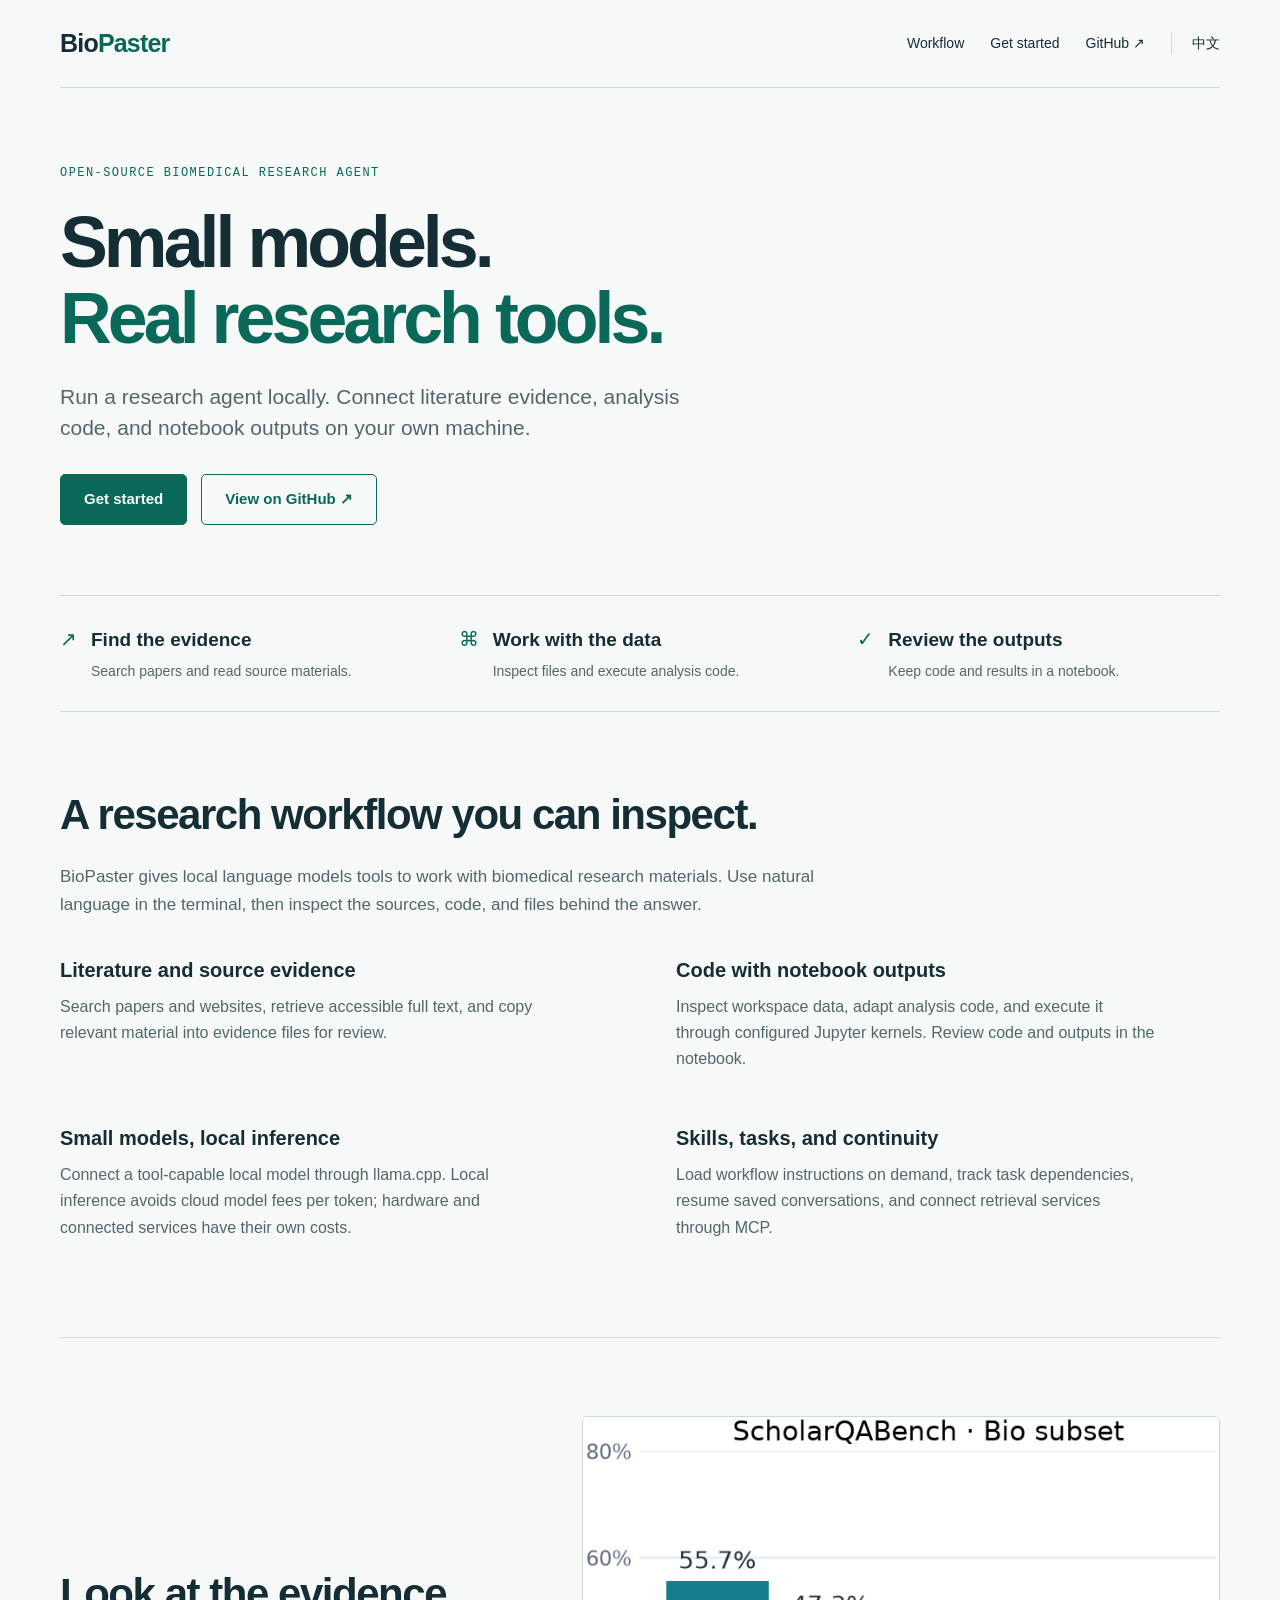
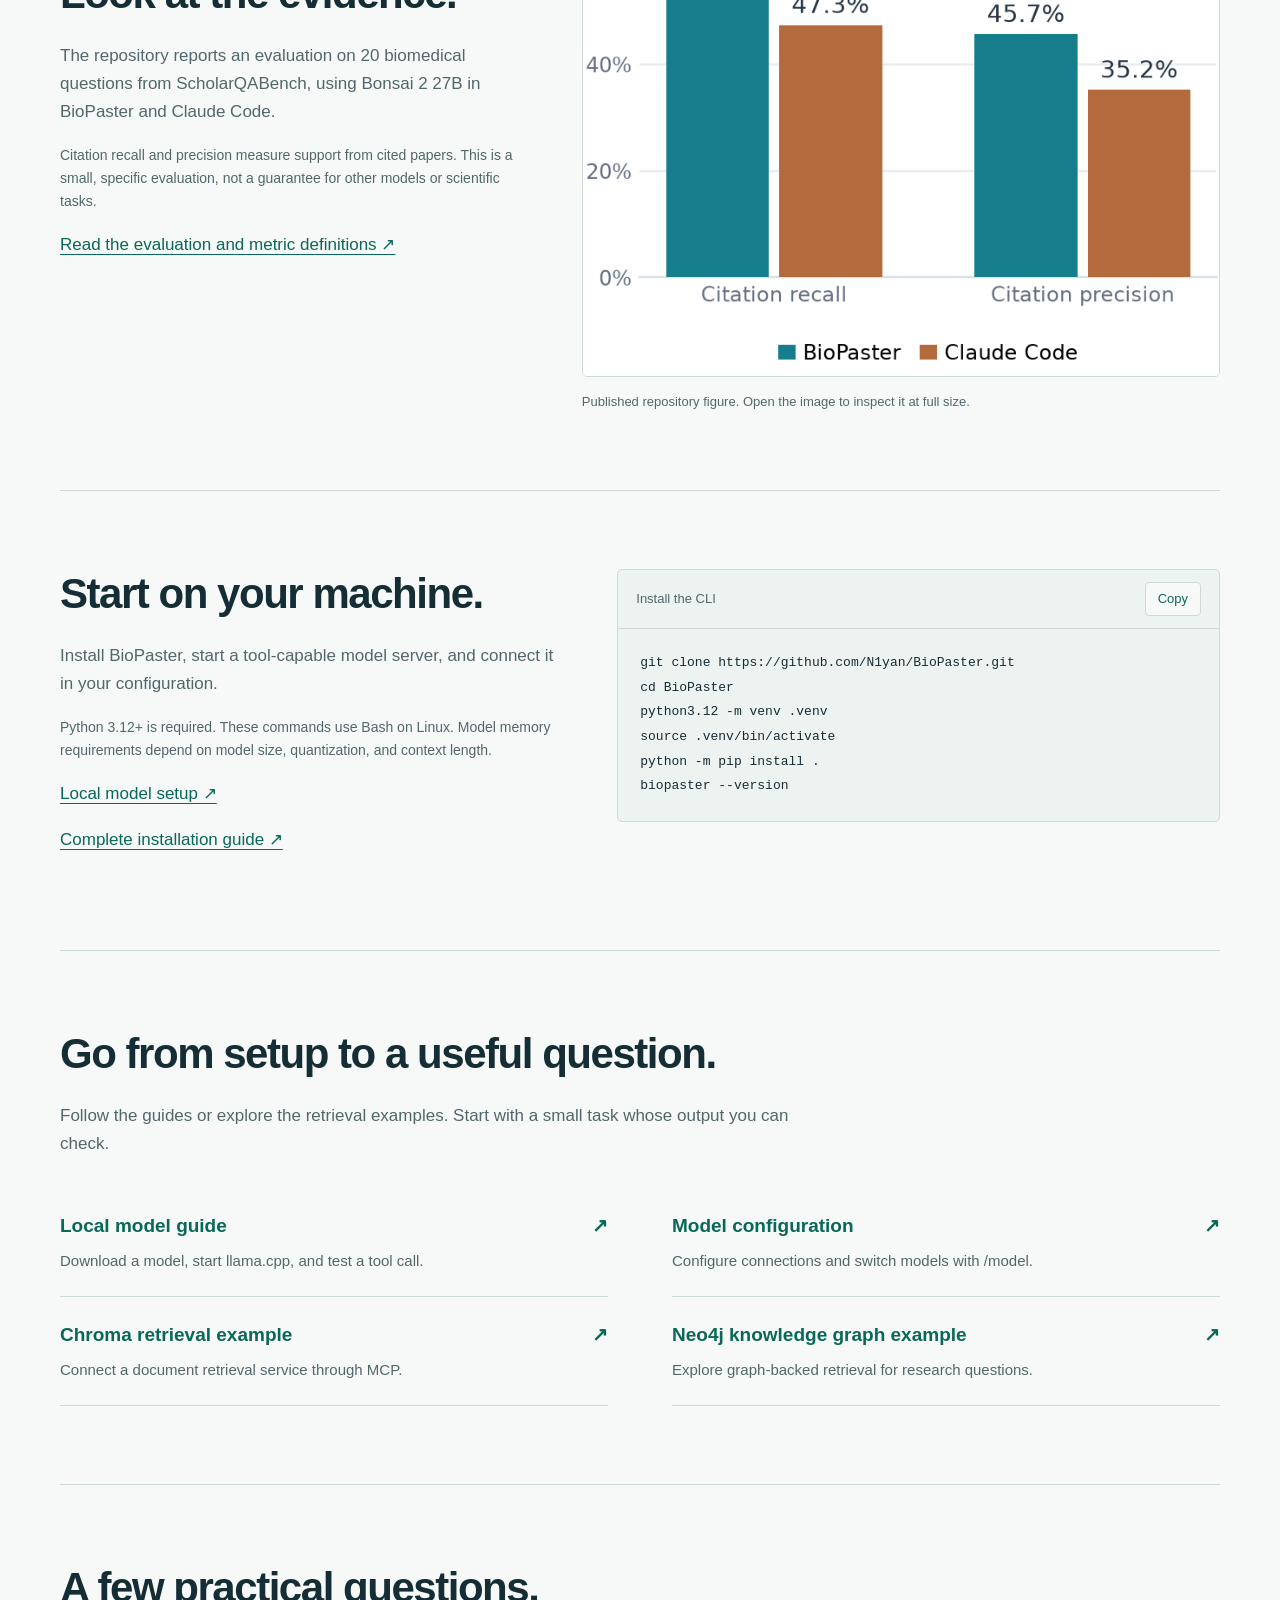
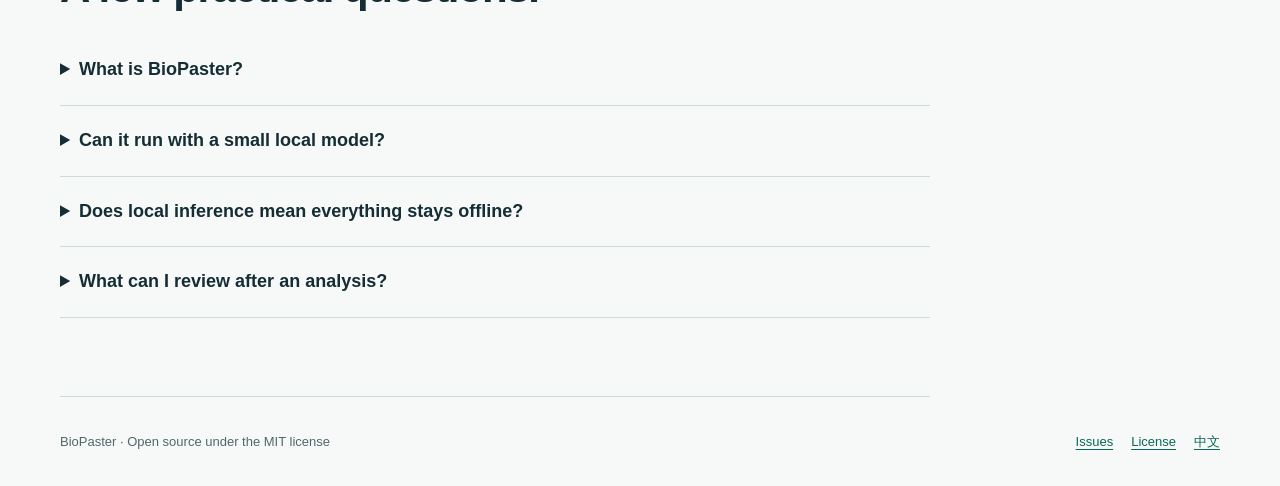
==== index.html @ bff764b6 "docs: add bilingual BioPaster project website" ====
<!doctype html>
<html lang="en">
<head>
  <meta charset="utf-8">
  <meta name="viewport" content="width=device-width, initial-scale=1">
  <title>BioPaster | Biomedical Research Agent with Small Local Models</title>
  <meta name="description" content="BioPaster is an open-source biomedical research CLI agent for small local language models. Search literature, inspect data, execute code, and keep notebook outputs.">
  <meta name="robots" content="index,follow,max-image-preview:large">
  <link rel="canonical" href="https://n1yan.github.io/BioPaster.documentation/">
  <link rel="alternate" hreflang="en" href="https://n1yan.github.io/BioPaster.documentation/">
  <link rel="alternate" hreflang="zh-CN" href="https://n1yan.github.io/BioPaster.documentation/zh/">
  <link rel="alternate" hreflang="x-default" href="https://n1yan.github.io/BioPaster.documentation/">
  <meta property="og:type" content="website">
  <meta property="og:site_name" content="BioPaster">
  <meta property="og:title" content="BioPaster: biomedical research with small local models">
  <meta property="og:description" content="Connect literature evidence, analysis code, and notebook outputs in an open-source research CLI.">
  <meta property="og:url" content="https://n1yan.github.io/BioPaster.documentation/">
  <meta property="og:image" content="https://n1yan.github.io/BioPaster.documentation/assets/social-preview.png">
  <meta property="og:image:alt" content="BioPaster: biomedical research with small local models">
  <meta property="og:locale" content="en_US">
  <meta name="twitter:card" content="summary_large_image">
  <link rel="stylesheet" href="assets/style.css">
  <link rel="icon" href="assets/favicon.svg" type="image/svg+xml">
  <script src="assets/site.js" defer></script>
  <script type="application/ld+json">{"@context":"https://schema.org","@type":"SoftwareSourceCode","name":"BioPaster","description":"An open-source biomedical research CLI agent supporting small local language models, literature retrieval, code execution, and notebooks.","url":"https://n1yan.github.io/BioPaster.documentation/","codeRepository":"https://github.com/N1yan/BioPaster","programmingLanguage":"Python","runtimePlatform":"Python 3.12+","license":"https://github.com/N1yan/BioPaster/blob/main/LICENSE","inLanguage":"en"}</script>
</head>
<body>
<a class="skip" href="#main">Skip to content</a>
<header class="wrap nav">
  <a class="brand" href="./" aria-label="BioPaster home">Bio<span>Paster</span></a>
  <nav class="nav-links" aria-label="Main navigation">
    <a class="desktop" href="#workflow">Workflow</a><a class="desktop" href="#start">Get started</a>
    <a href="https://github.com/N1yan/BioPaster">GitHub ↗</a>
    <a class="language" href="zh/" lang="zh-CN" hreflang="zh-CN">中文</a>
  </nav>
</header>
<main id="main" class="wrap">
  <section class="hero" aria-labelledby="hero-title">
    <p class="eyebrow">Open-source biomedical research agent</p>
    <h1 id="hero-title">Small models.<br><span>Real research tools.</span></h1>
    <p class="lead">Run a research agent locally. Connect literature evidence, analysis code, and notebook outputs on your own machine.</p>
    <div class="actions"><a class="button" href="#start">Get started</a><a class="button secondary" href="https://github.com/N1yan/BioPaster">View on GitHub ↗</a></div>
  </section>
  <ol class="workflow" aria-label="Research workflow">
    <li><span class="symbol" aria-hidden="true">↗</span><div><strong>Find the evidence</strong><p>Search papers and read source materials.</p></div></li>
    <li><span class="symbol" aria-hidden="true">⌘</span><div><strong>Work with the data</strong><p>Inspect files and execute analysis code.</p></div></li>
    <li><span class="symbol" aria-hidden="true">✓</span><div><strong>Review the outputs</strong><p>Keep code and results in a notebook.</p></div></li>
  </ol>
  <section class="content" id="workflow">
    <h2>A research workflow you can inspect.</h2>
    <p class="intro">BioPaster gives local language models tools to work with biomedical research materials. Use natural language in the terminal, then inspect the sources, code, and files behind the answer.</p>
    <div class="features">
      <article><h3>Literature and source evidence</h3><p>Search papers and websites, retrieve accessible full text, and copy relevant material into evidence files for review.</p></article>
      <article><h3>Code with notebook outputs</h3><p>Inspect workspace data, adapt analysis code, and execute it through configured Jupyter kernels. Review code and outputs in the notebook.</p></article>
      <article><h3>Small models, local inference</h3><p>Connect a tool-capable local model through llama.cpp. Local inference avoids cloud model fees per token; hardware and connected services have their own costs.</p></article>
      <article><h3>Skills, tasks, and continuity</h3><p>Load workflow instructions on demand, track task dependencies, resume saved conversations, and connect retrieval services through MCP.</p></article>
    </div>
  </section>
  <section class="content evidence" id="evaluation">
    <div><h2>Look at the evidence.</h2><p class="intro">The repository reports an evaluation on 20 biomedical questions from ScholarQABench, using Bonsai 2 27B in BioPaster and Claude Code.</p><p class="small">Citation recall and precision measure support from cited papers. This is a small, specific evaluation, not a guarantee for other models or scientific tasks.</p><a href="https://github.com/N1yan/BioPaster#scholarqabench-biomedical-subset">Read the evaluation and metric definitions ↗</a></div>
    <figure><a href="assets/benchmark.png"><img class="plot" src="assets/benchmark.png" width="733" height="644" loading="lazy" alt="Repository chart comparing citation recall and precision for BioPaster and Claude Code on 20 biomedical ScholarQABench questions."></a><figcaption>Published repository figure. Open the image to inspect it at full size.</figcaption></figure>
  </section>
  <section class="content start" id="start">
    <div><h2>Start on your machine.</h2><p class="intro">Install BioPaster, start a tool-capable model server, and connect it in your configuration.</p><p class="small">Python 3.12+ is required. These commands use Bash on Linux. Model memory requirements depend on model size, quantization, and context length.</p><p><a href="https://github.com/N1yan/BioPaster/blob/main/docs/local-model.md">Local model setup ↗</a></p><p><a href="https://github.com/N1yan/BioPaster#run-locally">Complete installation guide ↗</a></p></div>
    <div class="codebox"><div class="codebar"><span>Install the CLI</span><button class="copy" data-copy="install-command" hidden aria-live="polite">Copy</button></div><pre><code id="install-command">git clone https://github.com/N1yan/BioPaster.git
cd BioPaster
python3.12 -m venv .venv
source .venv/bin/activate
python -m pip install .
biopaster --version</code></pre></div>
  </section>
  <section class="content" id="resources">
    <h2>Go from setup to a useful question.</h2>
    <p class="intro">Follow the guides or explore the retrieval examples. Start with a small task whose output you can check.</p>
    <div class="resources">
      <a class="resource" href="https://github.com/N1yan/BioPaster/blob/main/docs/local-model.md"><strong>Local model guide <span aria-hidden="true">↗</span></strong><p>Download a model, start llama.cpp, and test a tool call.</p></a>
      <a class="resource" href="https://github.com/N1yan/BioPaster/blob/main/docs/model-selection.md"><strong>Model configuration <span aria-hidden="true">↗</span></strong><p>Configure connections and switch models with /model.</p></a>
      <a class="resource" href="https://github.com/N1yan/BioPaster/tree/main/examples/chroma_mcp"><strong>Chroma retrieval example <span aria-hidden="true">↗</span></strong><p>Connect a document retrieval service through MCP.</p></a>
      <a class="resource" href="https://github.com/N1yan/BioPaster/tree/main/examples/neo4j_mcp"><strong>Neo4j knowledge graph example <span aria-hidden="true">↗</span></strong><p>Explore graph-backed retrieval for research questions.</p></a>
    </div>
  </section>
  <section class="content faq" id="faq">
    <h2>A few practical questions.</h2>
    <details><summary>What is BioPaster?</summary><p>BioPaster is an open-source command-line AI agent for biomedical research. It connects language models to literature, local files, code execution, and Jupyter notebooks. It is available as a Python project on GitHub.</p></details>
    <details><summary>Can it run with a small local model?</summary><p>Yes. BioPaster has been tested with a local 9B model for streaming, tool calling, and conversation titles. Choose a model with tool-calling support and a server compatible with the Anthropic Messages API. Task quality depends on the model and the problem.</p></details>
    <details><summary>Does local inference mean everything stays offline?</summary><p>The model can run on your machine without a cloud inference provider. Literature search, downloads, and external MCP services may still use the network. Review which tools and services you enable.</p></details>
    <details><summary>What can I review after an analysis?</summary><p>You can inspect retained notebook code and outputs, source evidence files, and saved conversations. Reproducing a result also requires the original input data and a compatible software environment; a notebook alone is not a guarantee.</p></details>
  </section>
</main>
<footer class="wrap"><span>BioPaster · Open source under the MIT license</span><div><a href="https://github.com/N1yan/BioPaster/issues">Issues</a><a href="https://github.com/N1yan/BioPaster/blob/main/LICENSE">License</a><a href="zh/" lang="zh-CN">中文</a></div></footer>
</body>
</html>
---- assets/style.css ----
:root {
  color-scheme: light dark;
  --bg: #f7f9f8;
  --surface: #edf3f0;
  --text: #152d34;
  --muted: #52676b;
  --accent: #096857;
  --line: #cedbd5;
  --button-text: #f7fbf9;
  --code: #e6eeea;
}
@media (prefers-color-scheme: dark) {
  :root {
    --bg: #112226;
    --surface: #193136;
    --text: #e9f2ee;
    --muted: #b0c4bd;
    --accent: #8bd7bb;
    --line: #375057;
    --button-text: #112226;
    --code: #203b40;
  }
}
* { box-sizing: border-box; }
html { scroll-padding-top: 2rem; }
body { margin: 0; background: var(--bg); color: var(--text); font: 17px/1.65 -apple-system, BlinkMacSystemFont, "Segoe UI", "Noto Sans SC", sans-serif; }
a { color: var(--accent); text-underline-offset: .22em; }
a:hover { text-decoration-thickness: 2px; }
:focus-visible { outline: 3px solid var(--accent); outline-offset: 5px; }
::selection { background: var(--accent); color: var(--button-text); }
.wrap { width: min(1160px, calc(100% - 64px)); margin-inline: auto; }
.skip { position: absolute; top: -90px; padding: 12px; background: var(--bg); }
.skip:focus { top: 4px; z-index: 3; }
.nav { min-height: 88px; display: flex; justify-content: space-between; align-items: center; gap: 24px; border-bottom: 1px solid var(--line); }
.brand { color: var(--text); font-size: 25px; font-weight: 750; letter-spacing: -.8px; text-decoration: none; }
.brand span { color: var(--accent); }
.nav-links { display: flex; align-items: center; gap: 26px; font-size: 14px; }
.nav-links a { color: var(--text); text-decoration: none; }
.nav-links a:hover { color: var(--accent); }
.language { padding-left: 20px; border-left: 1px solid var(--line); }
.hero { padding: 76px 0 70px; }
.eyebrow { font: 12px/1.5 ui-monospace, "Cascadia Code", monospace; text-transform: uppercase; letter-spacing: .12em; color: var(--accent); margin: 0 0 22px; }
h1 { max-width: 900px; margin: 0; font-size: clamp(44px, 5.6vw, 76px); line-height: 1.06; letter-spacing: -.055em; font-weight: 650; }
h1 span { color: var(--accent); }
.lead { max-width: 640px; font-size: 21px; color: var(--muted); line-height: 1.5; margin: 25px 0 30px; }
.actions { display: flex; gap: 14px; flex-wrap: wrap; }
.button { display: inline-flex; align-items: center; justify-content: center; padding: 12px 23px; border: 1px solid var(--accent); border-radius: 5px; font-size: 15px; font-weight: 600; text-decoration: none; white-space: nowrap; color: var(--button-text); background: var(--accent); }
.button.secondary { background: transparent; color: var(--accent); }
.button:hover { filter: brightness(.94); text-decoration: none; }
.button:active { transform: translateY(1px); }
.workflow { list-style: none; padding: 28px 0; margin: 0; display: grid; grid-template-columns: repeat(3, 1fr); border-block: 1px solid var(--line); gap: 36px; }
.workflow li { display: grid; grid-template-columns: auto 1fr; gap: 14px; align-items: baseline; }
.workflow .symbol { color: var(--accent); font: 20px ui-monospace, monospace; }
.workflow strong { display: block; font-size: 19px; font-weight: 600; }
.workflow p { color: var(--muted); font-size: 14px; margin: 5px 0 0; }
section.content { padding-block: 78px; border-bottom: 1px solid var(--line); }
h2 { font-size: clamp(28px, 3.5vw, 42px); line-height: 1.2; letter-spacing: -.035em; font-weight: 600; margin: 0 0 22px; }
h3 { font-size: 20px; line-height: 1.35; margin: 0 0 10px; font-weight: 650; }
p { margin: 0 0 18px; }
.intro { max-width: 760px; color: var(--muted); }
.features { margin-top: 38px; display: grid; grid-template-columns: 1fr 1fr; gap: 34px 72px; }
.features p { color: var(--muted); font-size: 16px; max-width: 480px; }
.evidence { display: grid; grid-template-columns: .85fr 1.15fr; gap: 50px; align-items: center; }
figure { margin: 0; min-width: 0; }
.plot { width: 100%; height: auto; display: block; background: #fff; border: 1px solid var(--line); border-radius: 5px; }
figcaption { color: var(--muted); font-size: 13px; margin-top: 14px; }
.small { font-size: 14px; color: var(--muted); }
.start { display: grid; grid-template-columns: 1fr 1.2fr; gap: 55px; align-items: start; }
.codebox { min-width: 0; background: var(--surface); border: 1px solid var(--line); border-radius: 5px; }
.codebar { display: flex; justify-content: space-between; gap: 16px; align-items: center; border-bottom: 1px solid var(--line); padding: 12px 18px; font-size: 13px; color: var(--muted); }
.copy { font: inherit; color: var(--accent); border: 1px solid var(--line); border-radius: 4px; background: var(--bg); padding: 5px 12px; cursor: pointer; }
.copy[hidden] { display: none; }
pre { margin: 0; padding: 22px; overflow-x: auto; font: 13px/1.9 ui-monospace, "Cascadia Code", Consolas, monospace; tab-size: 2; }
p code, li code { background: var(--code); font-size: .88em; border-radius: 3px; padding: 2px 5px; overflow-wrap: anywhere; }
.resources { display: grid; grid-template-columns: 1fr 1fr; gap: 0 64px; margin-top: 30px; }
.resource { text-decoration: none; padding: 22px 0; border-bottom: 1px solid var(--line); display: block; }
.resource strong { display: flex; justify-content: space-between; font-size: 19px; }
.resource p { color: var(--muted); font-size: 15px; margin: 8px 0 0; }
.faq { max-width: 870px; }
details { border-bottom: 1px solid var(--line); padding: 20px 0; }
summary { cursor: pointer; font-size: 18px; font-weight: 600; }
details p { color: var(--muted); font-size: 16px; margin: 16px 0 0; }
footer { padding-block: 34px; display: flex; flex-wrap: wrap; justify-content: space-between; gap: 18px; color: var(--muted); font-size: 13px; }
footer a { margin-left: 18px; }
@media (max-width: 760px) {
  .wrap { width: calc(100% - 36px); }
  .nav { min-height: 72px; gap: 12px; }
  .nav-links { gap: 14px; font-size: 13px; }
  .nav-links .desktop { display: none; }
  .language { padding-left: 12px; }
  .hero { padding: 50px 0 44px; }
  h1 { font-size: clamp(38px, 8.2vw, 60px); }
  .lead { font-size: 18px; }
  .workflow { grid-template-columns: 1fr; gap: 22px; }
  .workflow li { gap: 16px; }
  .features, .evidence, .start, .resources { grid-template-columns: 1fr; gap: 26px; }
  section.content { padding-block: 48px; }
  .resources { gap: 0; }
  pre { padding: 15px; font-size: 12px; }
  footer a { margin: 0 16px 0 0; }
}
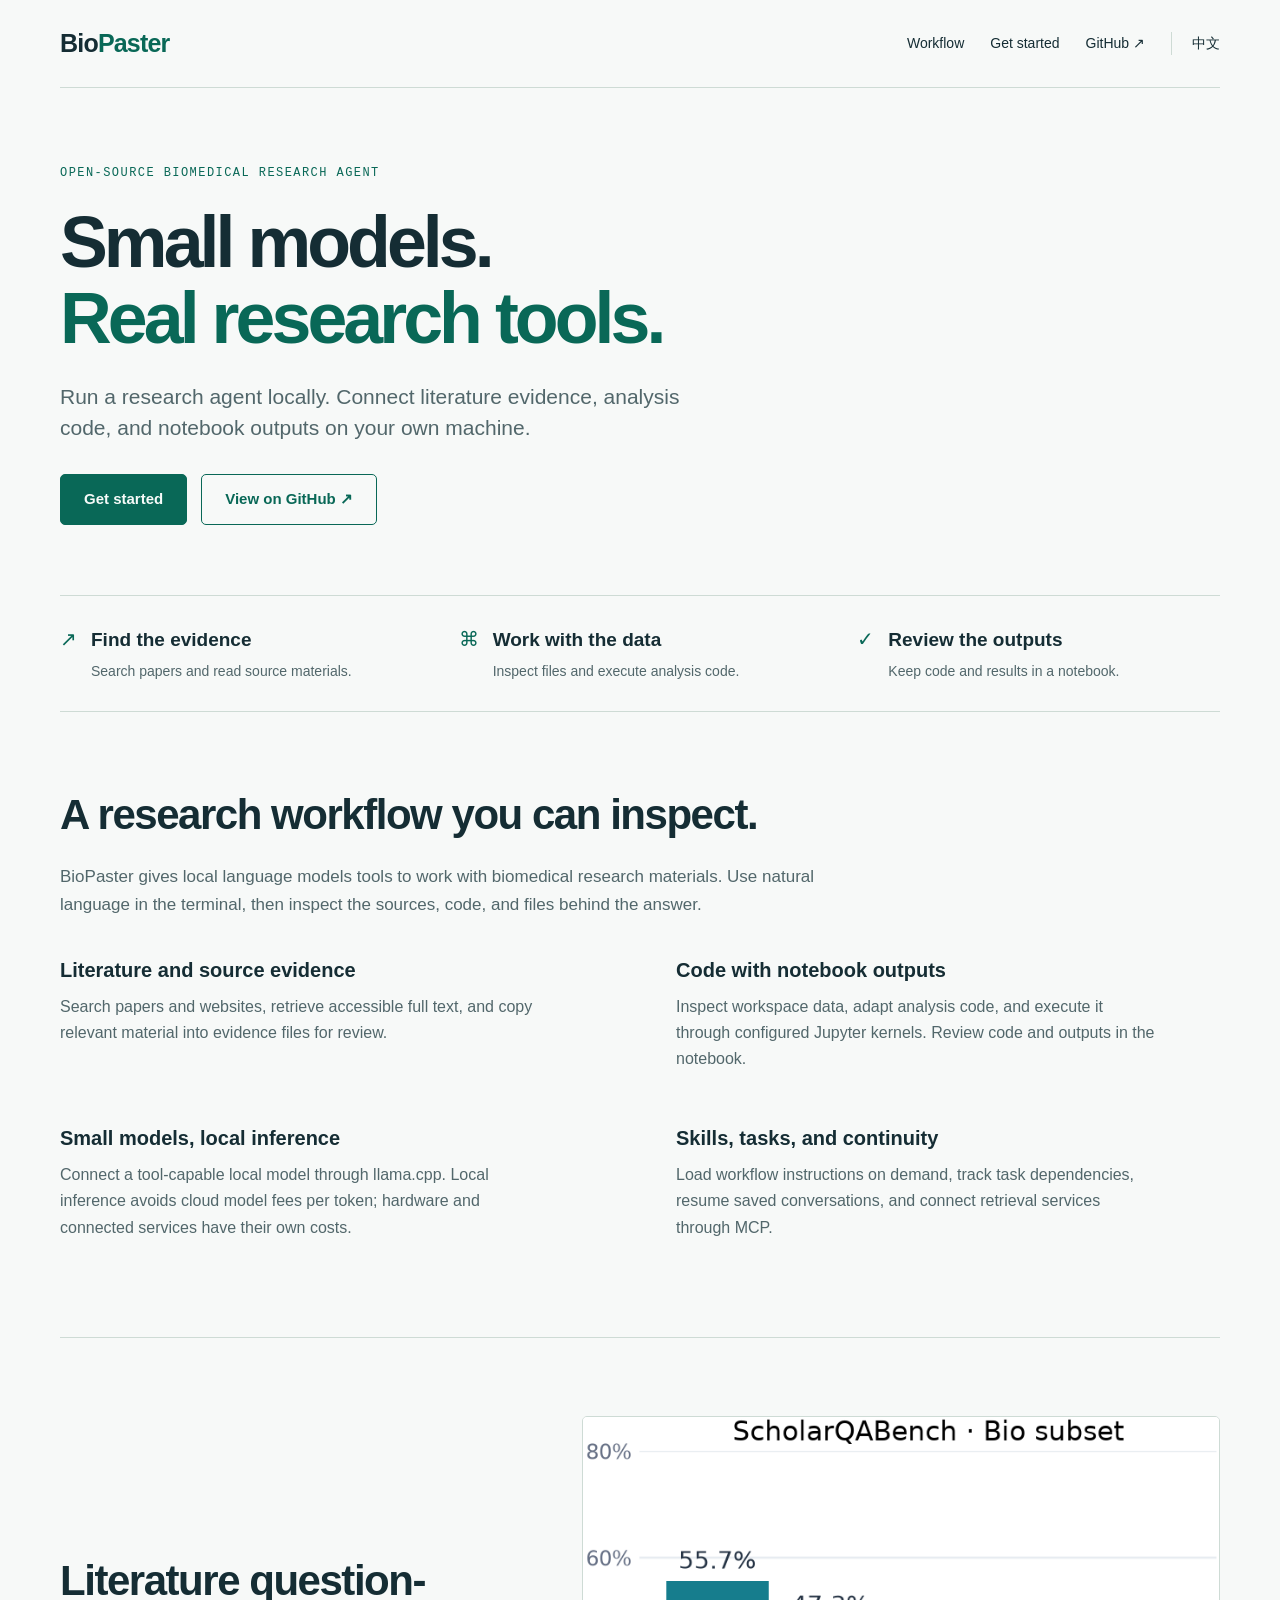
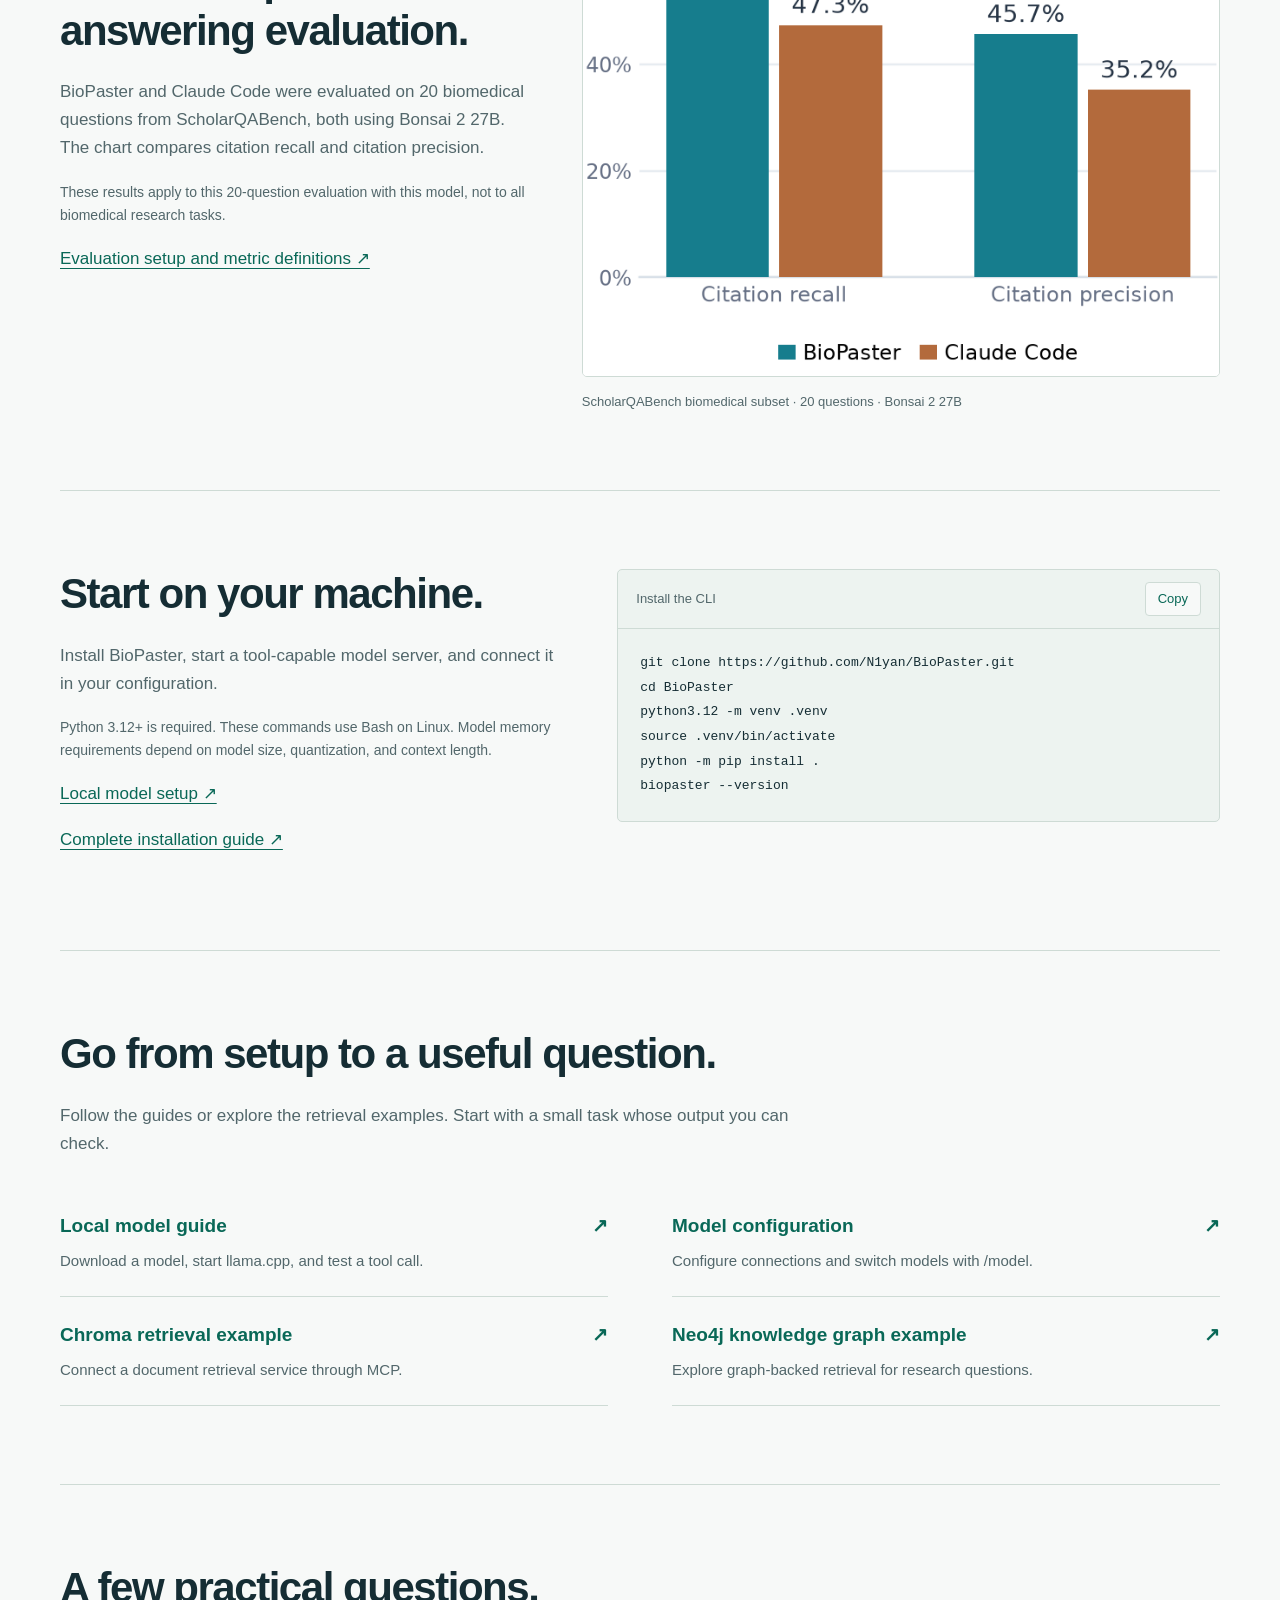
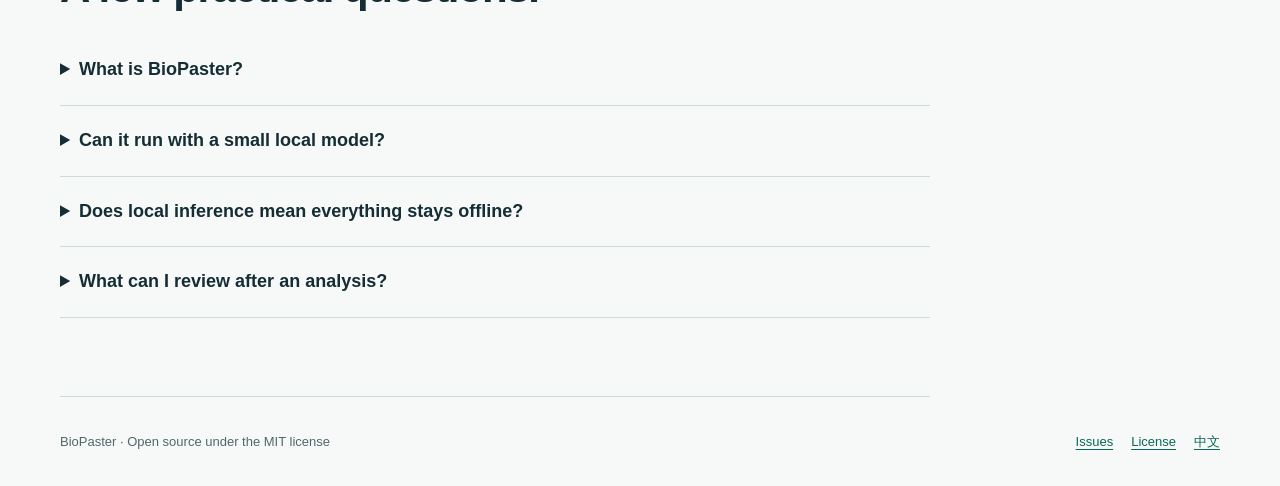
==== commit c55d6fb3: "docs: clarify literature QA evaluation section" ====
--- a/index.html
+++ b/index.html
@@ -57,8 +57,8 @@
     </div>
   </section>
   <section class="content evidence" id="evaluation">
-    <div><h2>Look at the evidence.</h2><p class="intro">The repository reports an evaluation on 20 biomedical questions from ScholarQABench, using Bonsai 2 27B in BioPaster and Claude Code.</p><p class="small">Citation recall and precision measure support from cited papers. This is a small, specific evaluation, not a guarantee for other models or scientific tasks.</p><a href="https://github.com/N1yan/BioPaster#scholarqabench-biomedical-subset">Read the evaluation and metric definitions ↗</a></div>
-    <figure><a href="assets/benchmark.png"><img class="plot" src="assets/benchmark.png" width="733" height="644" loading="lazy" alt="Repository chart comparing citation recall and precision for BioPaster and Claude Code on 20 biomedical ScholarQABench questions."></a><figcaption>Published repository figure. Open the image to inspect it at full size.</figcaption></figure>
+    <div><h2>Literature question-answering evaluation.</h2><p class="intro">BioPaster and Claude Code were evaluated on 20 biomedical questions from ScholarQABench, both using Bonsai 2 27B. The chart compares citation recall and citation precision.</p><p class="small">These results apply to this 20-question evaluation with this model, not to all biomedical research tasks.</p><a href="https://github.com/N1yan/BioPaster#scholarqabench-biomedical-subset">Evaluation setup and metric definitions ↗</a></div>
+    <figure><a href="assets/benchmark.png"><img class="plot" src="assets/benchmark.png" width="733" height="644" loading="lazy" alt="Repository chart comparing citation recall and precision for BioPaster and Claude Code on 20 biomedical ScholarQABench questions."></a><figcaption>ScholarQABench biomedical subset · 20 questions · Bonsai 2 27B</figcaption></figure>
   </section>
   <section class="content start" id="start">
     <div><h2>Start on your machine.</h2><p class="intro">Install BioPaster, start a tool-capable model server, and connect it in your configuration.</p><p class="small">Python 3.12+ is required. These commands use Bash on Linux. Model memory requirements depend on model size, quantization, and context length.</p><p><a href="https://github.com/N1yan/BioPaster/blob/main/docs/local-model.md">Local model setup ↗</a></p><p><a href="https://github.com/N1yan/BioPaster#run-locally">Complete installation guide ↗</a></p></div>
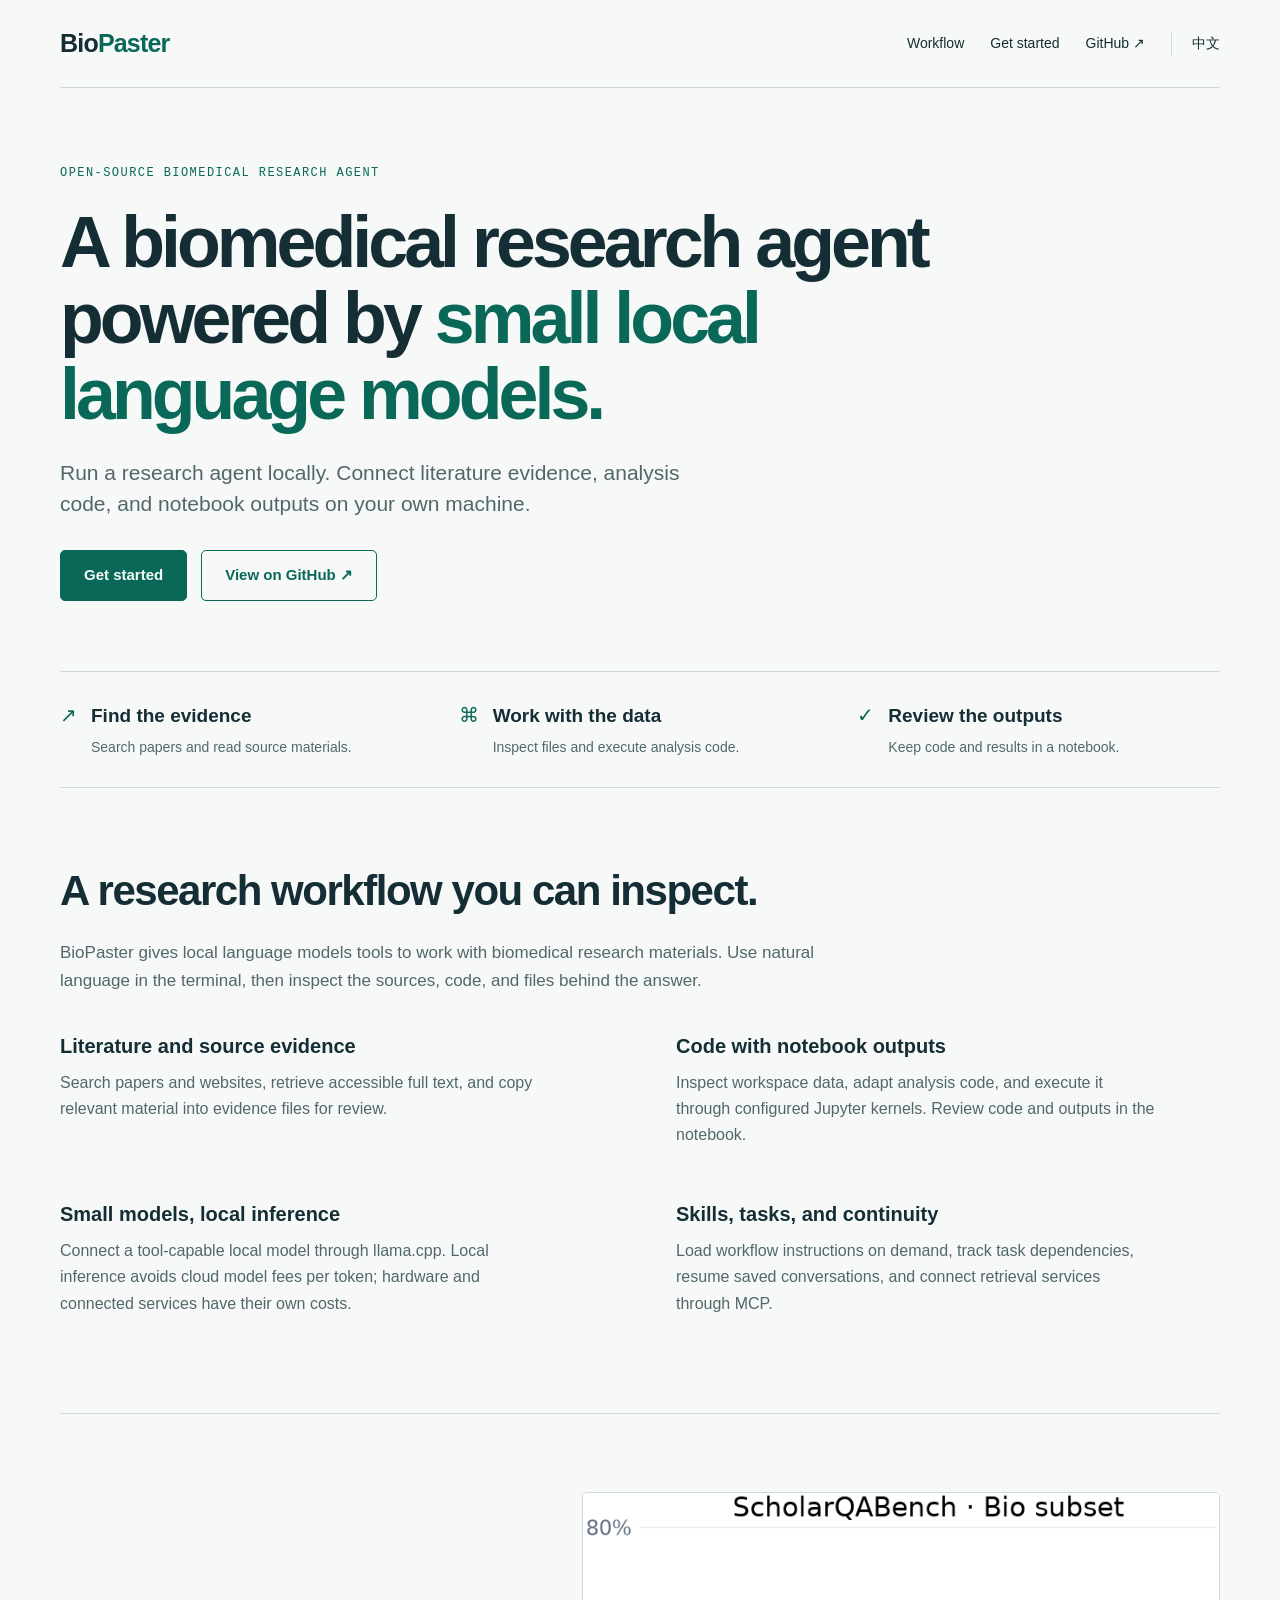
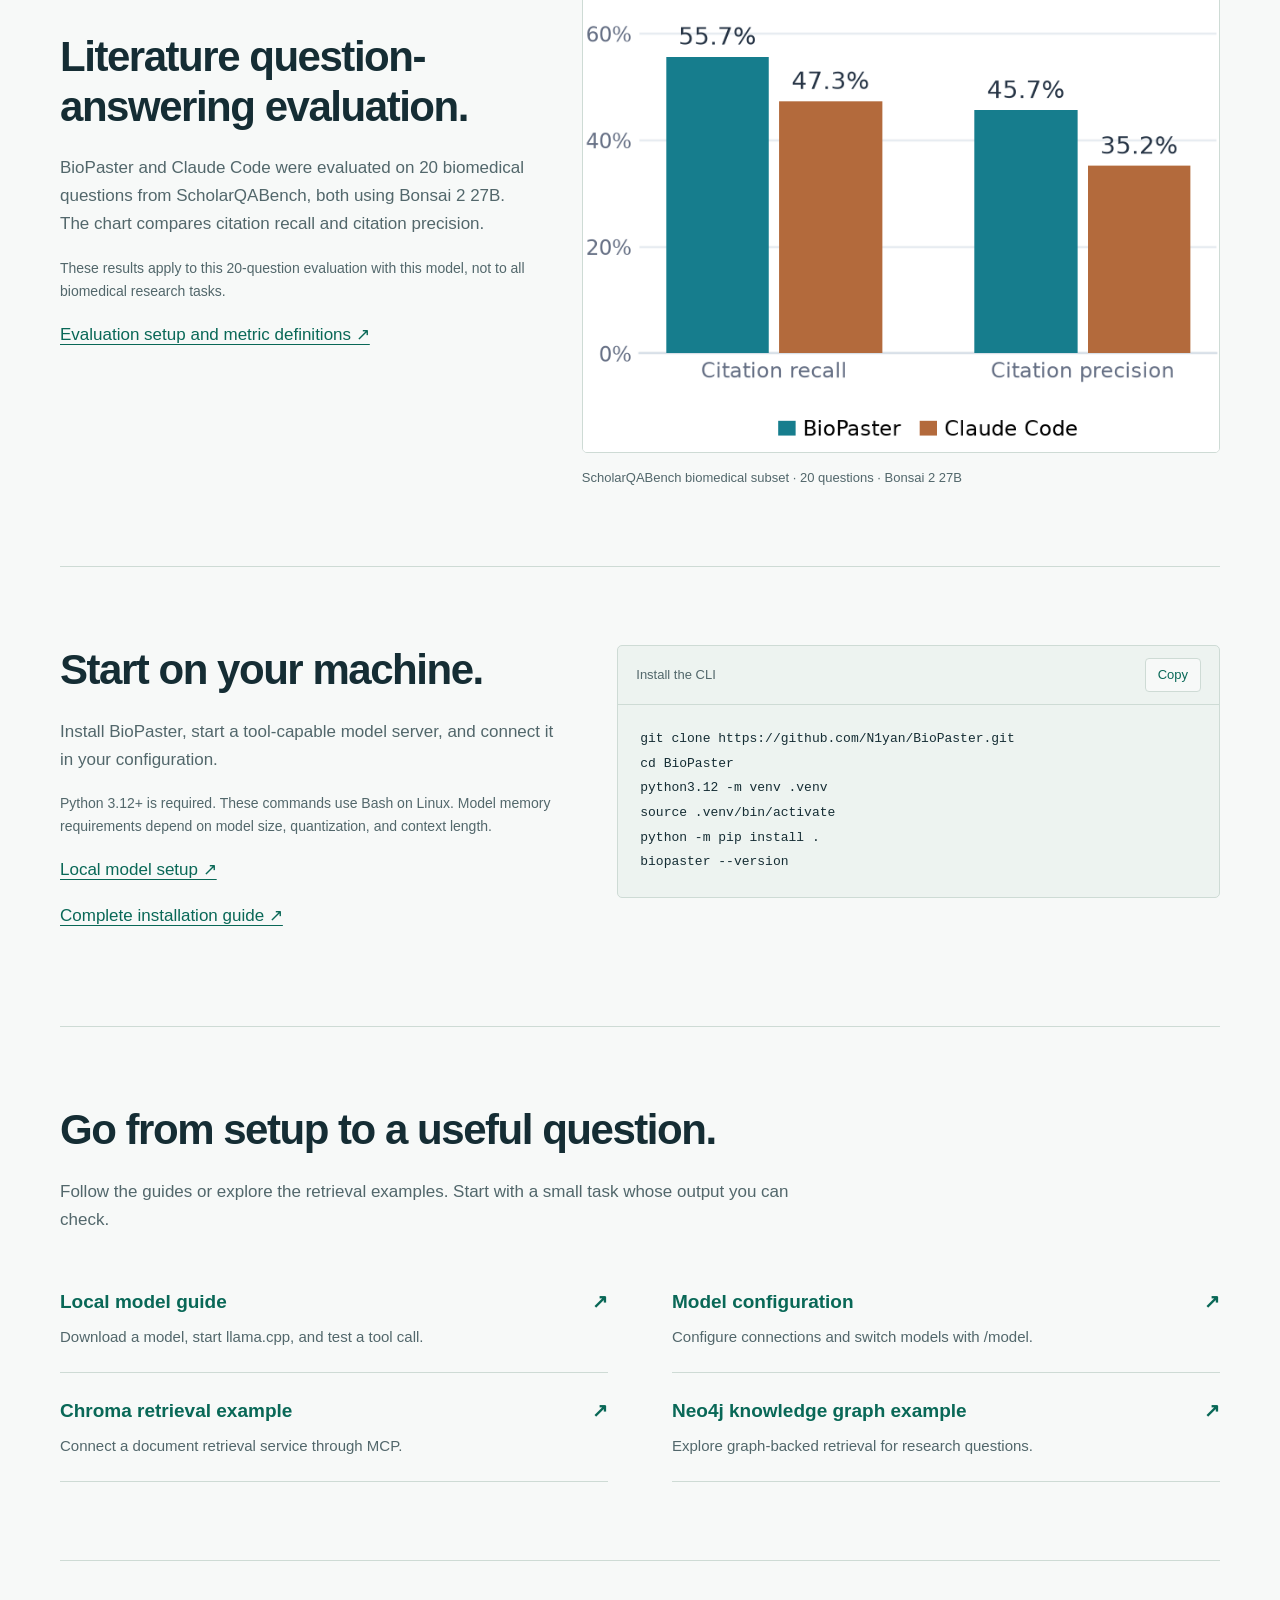
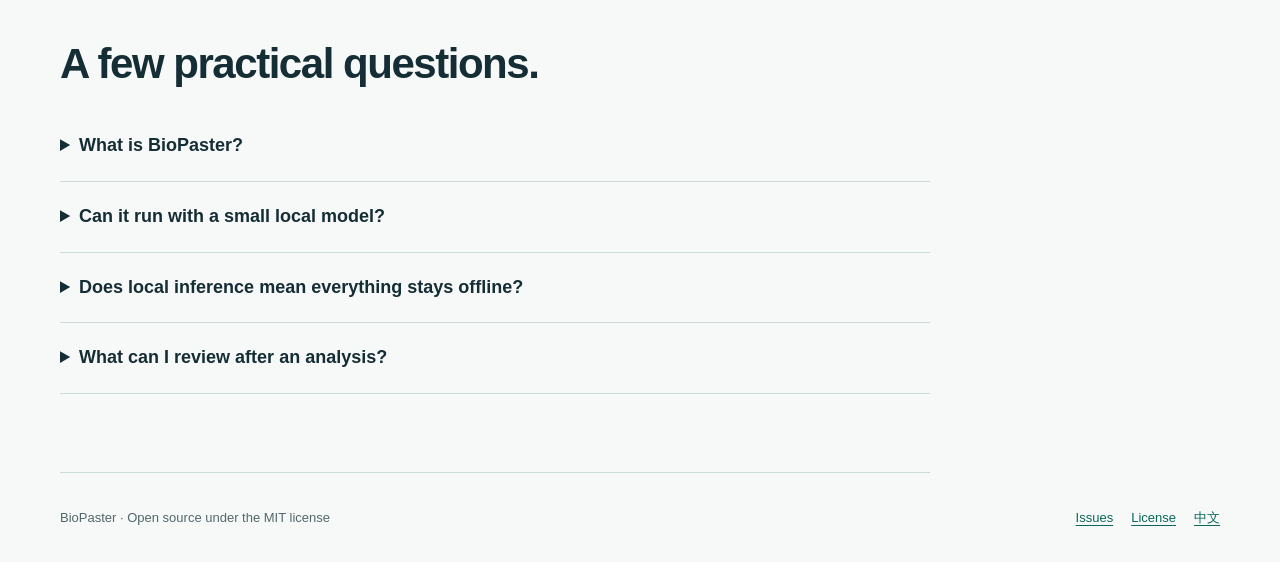
==== commit 5dfcd645: "docs: describe BioPaster directly in homepage heading" ====
--- a/index.html
+++ b/index.html
@@ -37,7 +37,7 @@
 <main id="main" class="wrap">
   <section class="hero" aria-labelledby="hero-title">
     <p class="eyebrow">Open-source biomedical research agent</p>
-    <h1 id="hero-title">Small models.<br><span>Real research tools.</span></h1>
+    <h1 id="hero-title">A biomedical research agent powered by <span>small local language models.</span></h1>
     <p class="lead">Run a research agent locally. Connect literature evidence, analysis code, and notebook outputs on your own machine.</p>
     <div class="actions"><a class="button" href="#start">Get started</a><a class="button secondary" href="https://github.com/N1yan/BioPaster">View on GitHub ↗</a></div>
   </section>
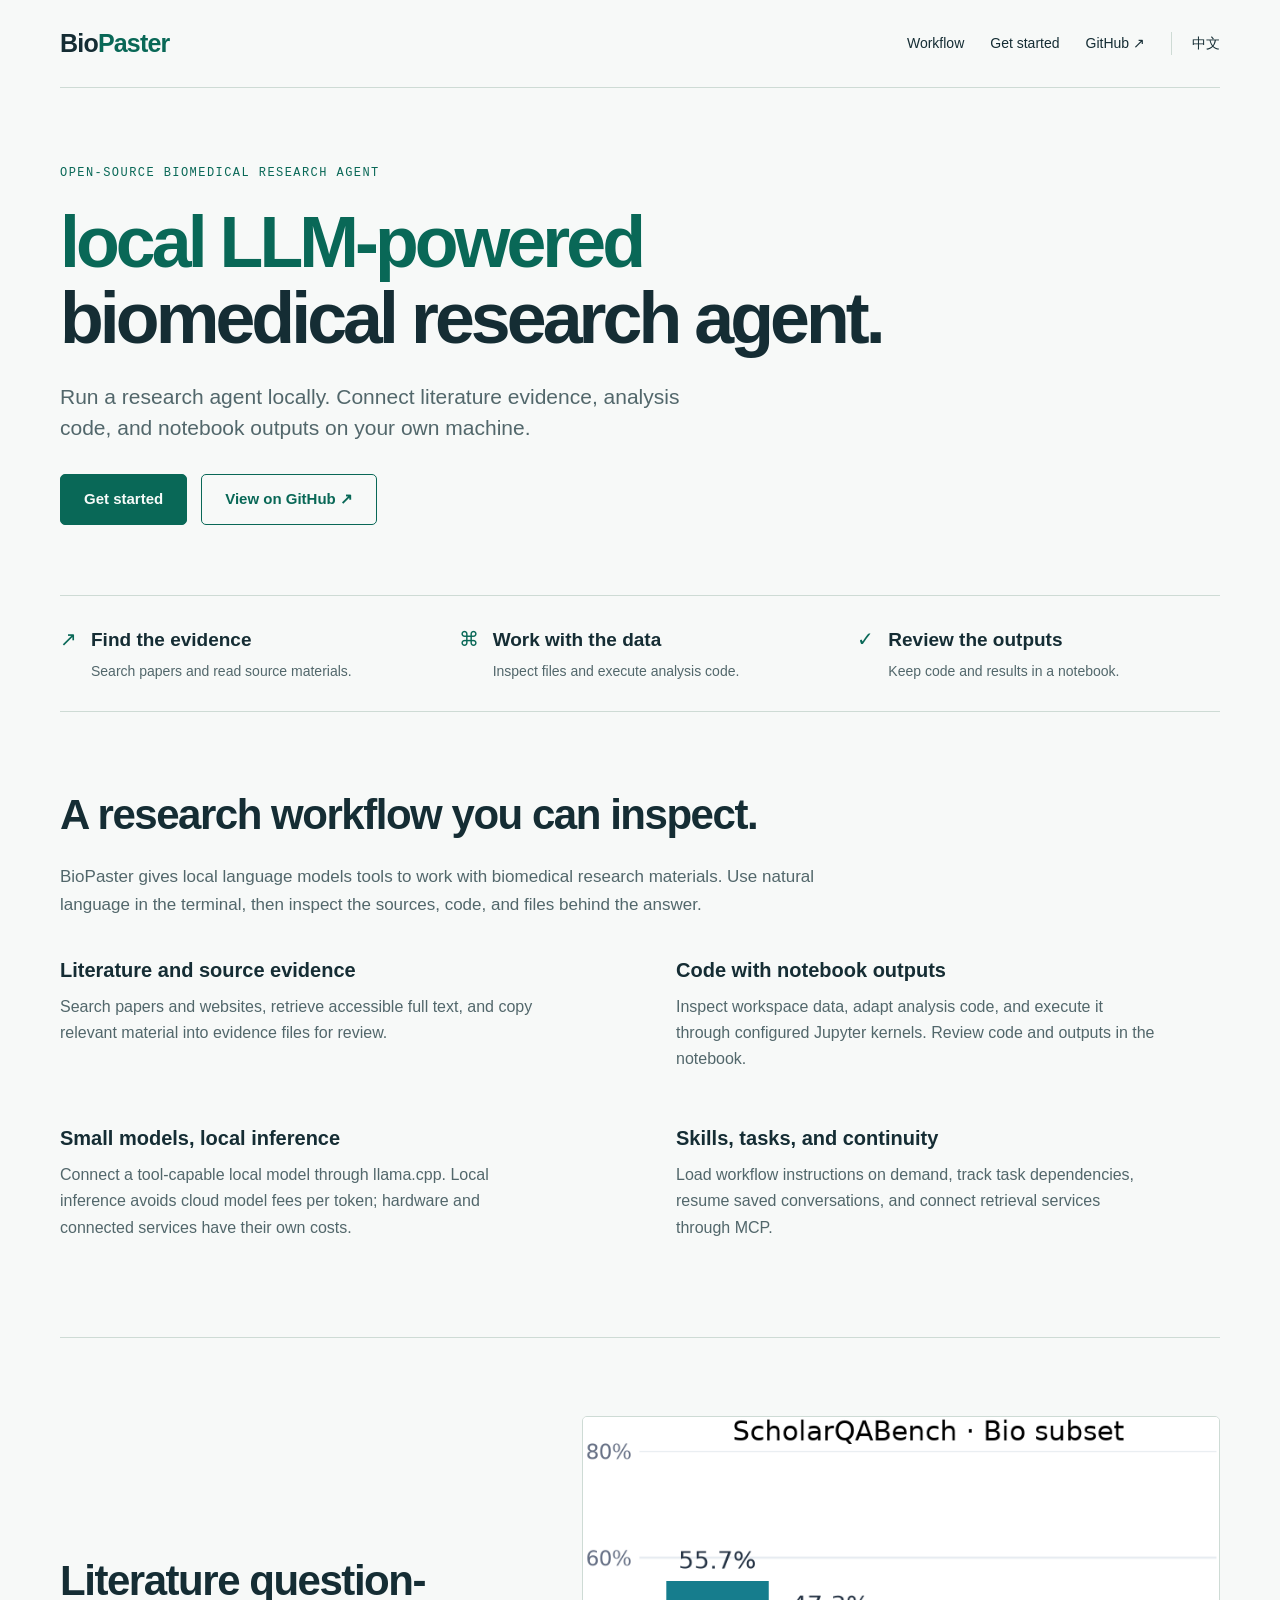
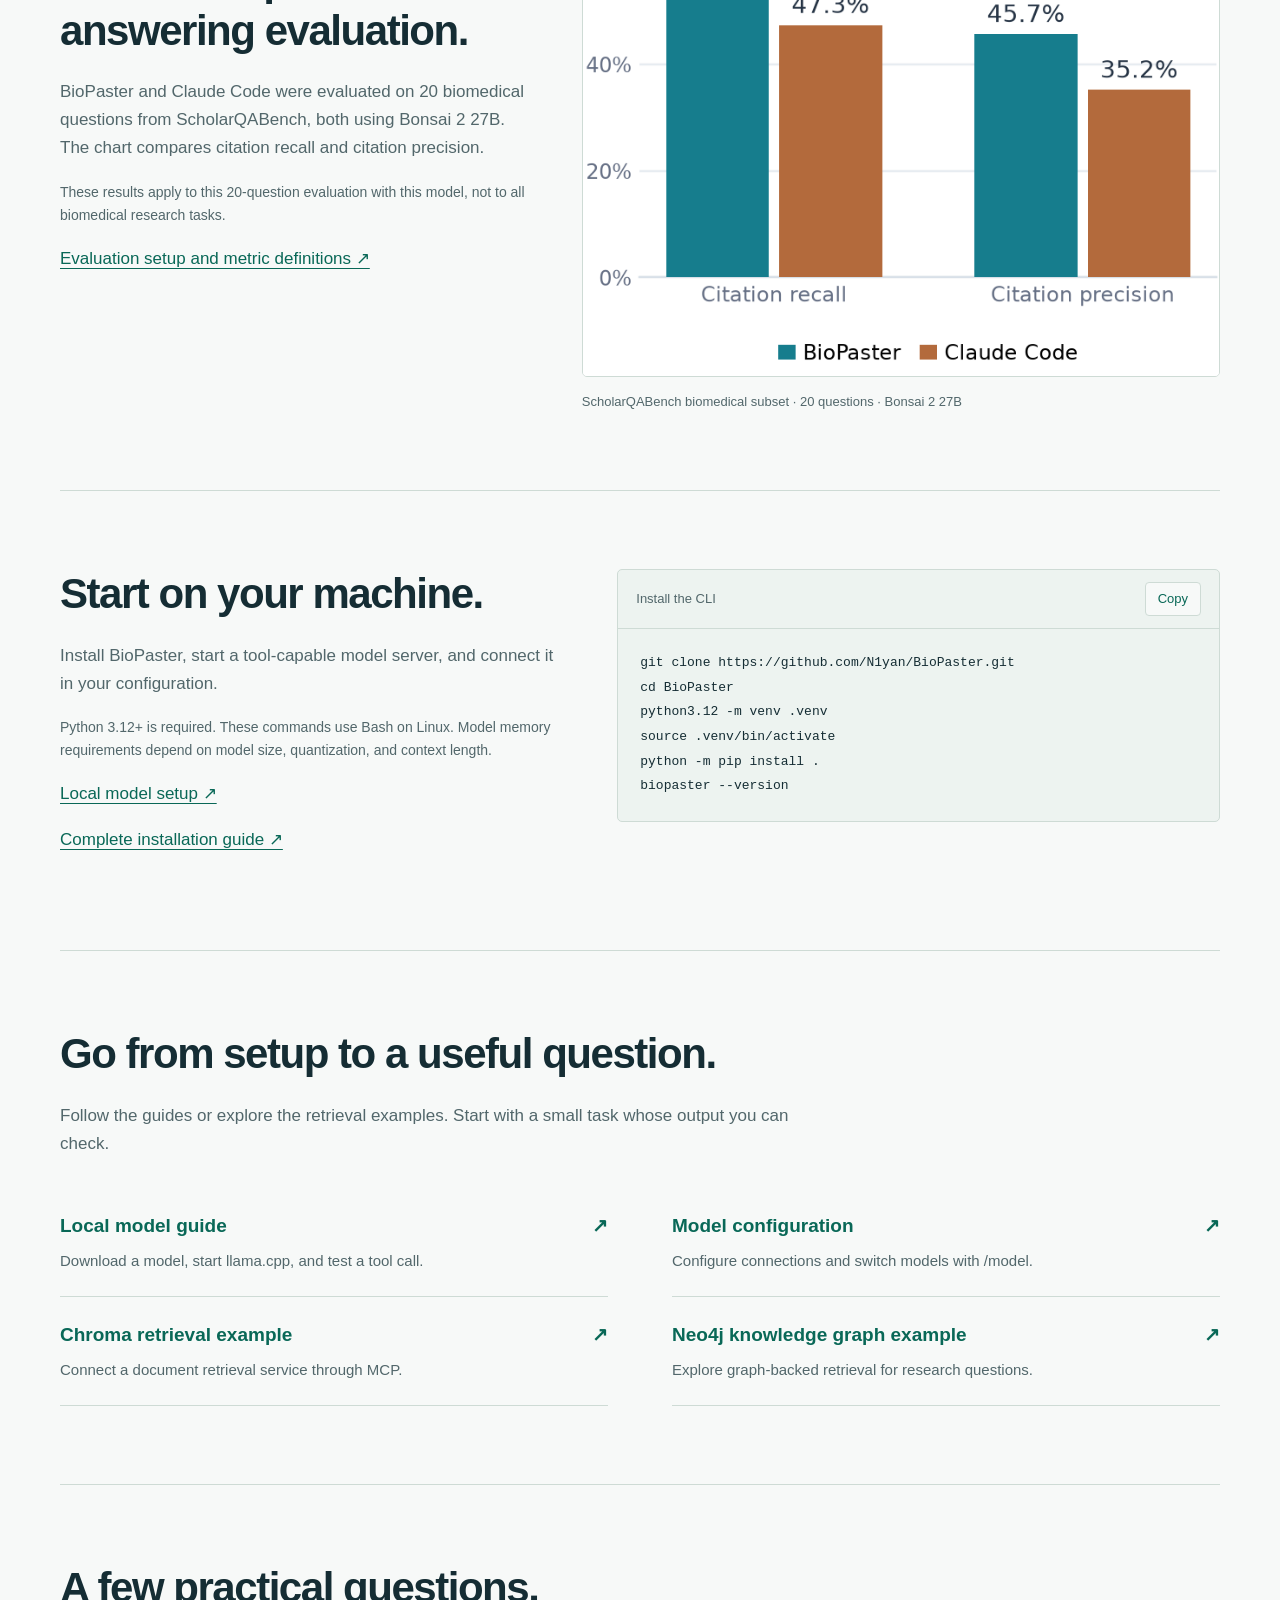
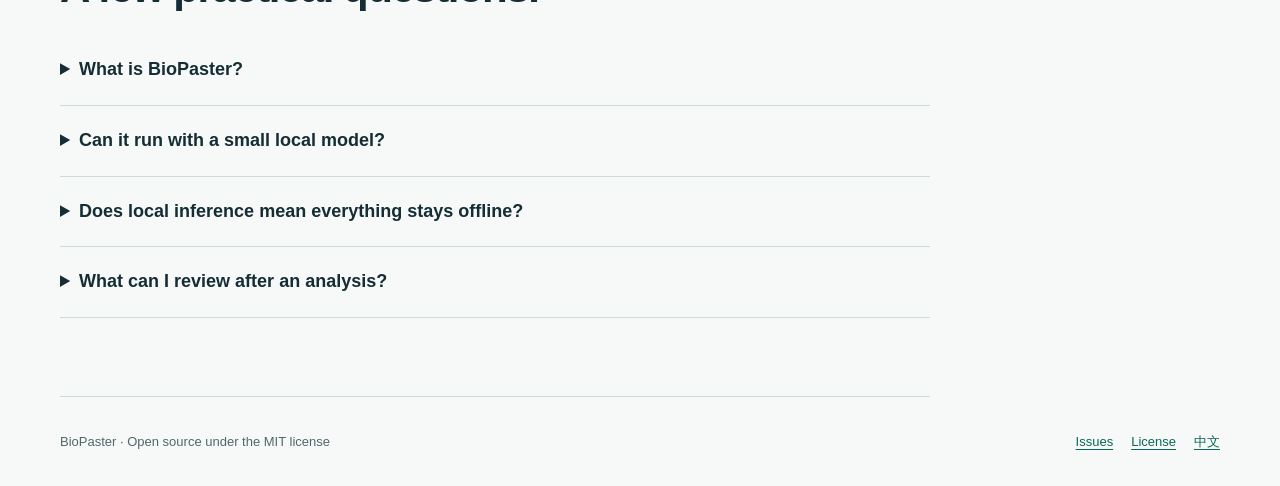
==== commit cb8ed5d3: "docs: shorten English homepage heading" ====
--- a/index.html
+++ b/index.html
@@ -37,7 +37,7 @@
 <main id="main" class="wrap">
   <section class="hero" aria-labelledby="hero-title">
     <p class="eyebrow">Open-source biomedical research agent</p>
-    <h1 id="hero-title">A biomedical research agent powered by <span>small local language models.</span></h1>
+    <h1 id="hero-title"><span>local LLM-powered</span> biomedical research agent.</h1>
     <p class="lead">Run a research agent locally. Connect literature evidence, analysis code, and notebook outputs on your own machine.</p>
     <div class="actions"><a class="button" href="#start">Get started</a><a class="button secondary" href="https://github.com/N1yan/BioPaster">View on GitHub ↗</a></div>
   </section>
